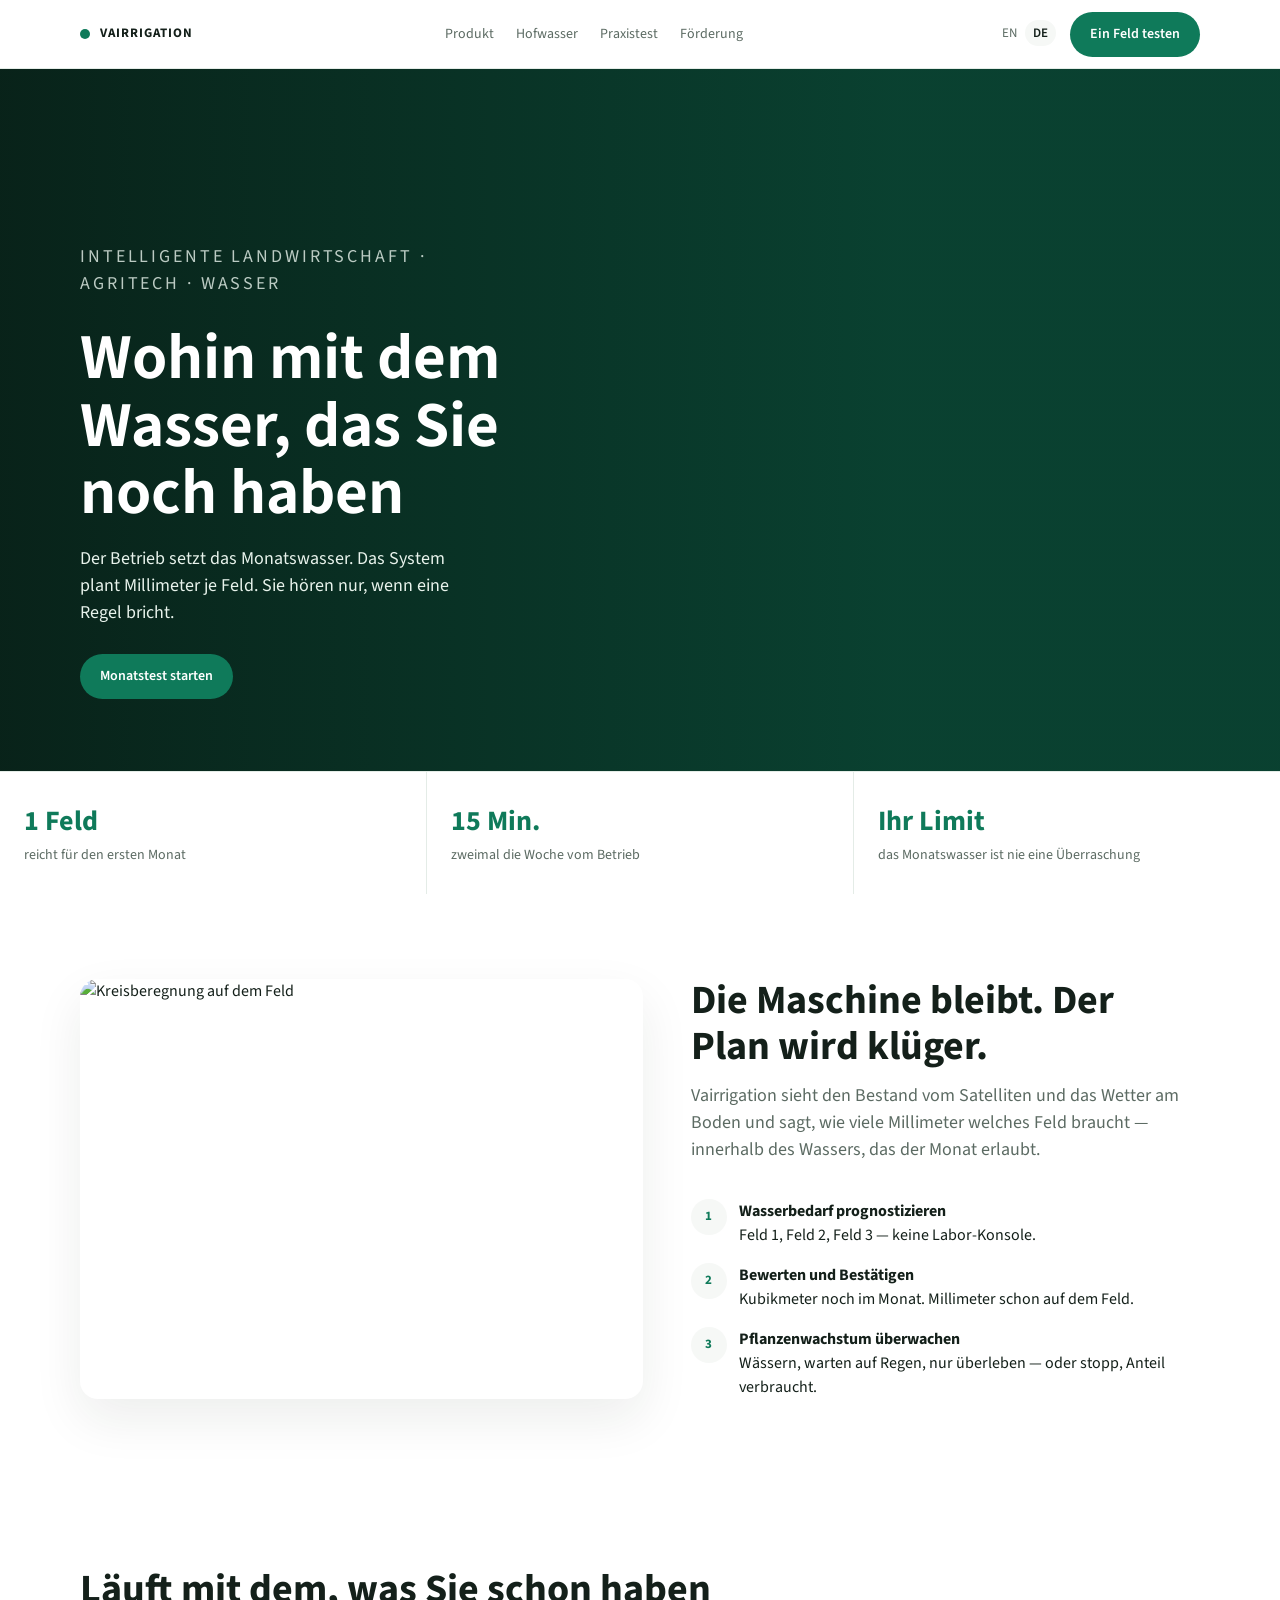
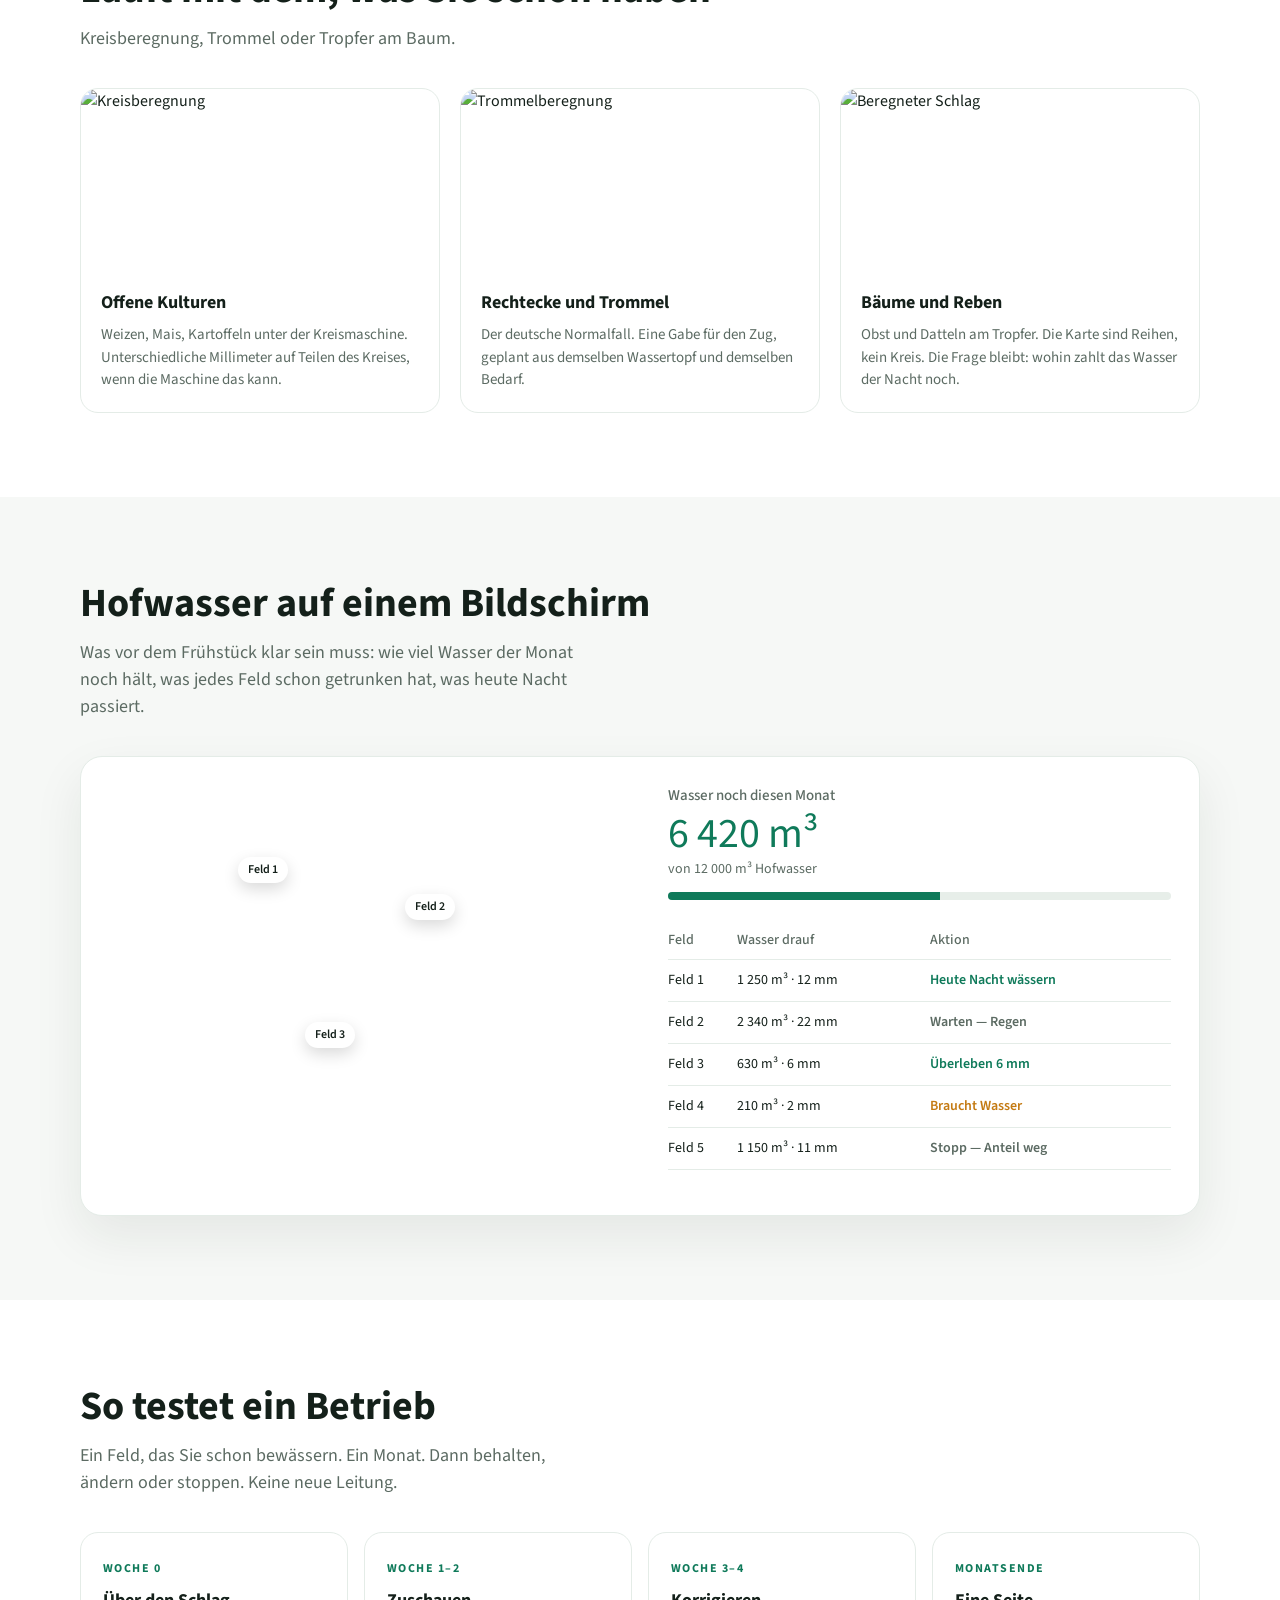
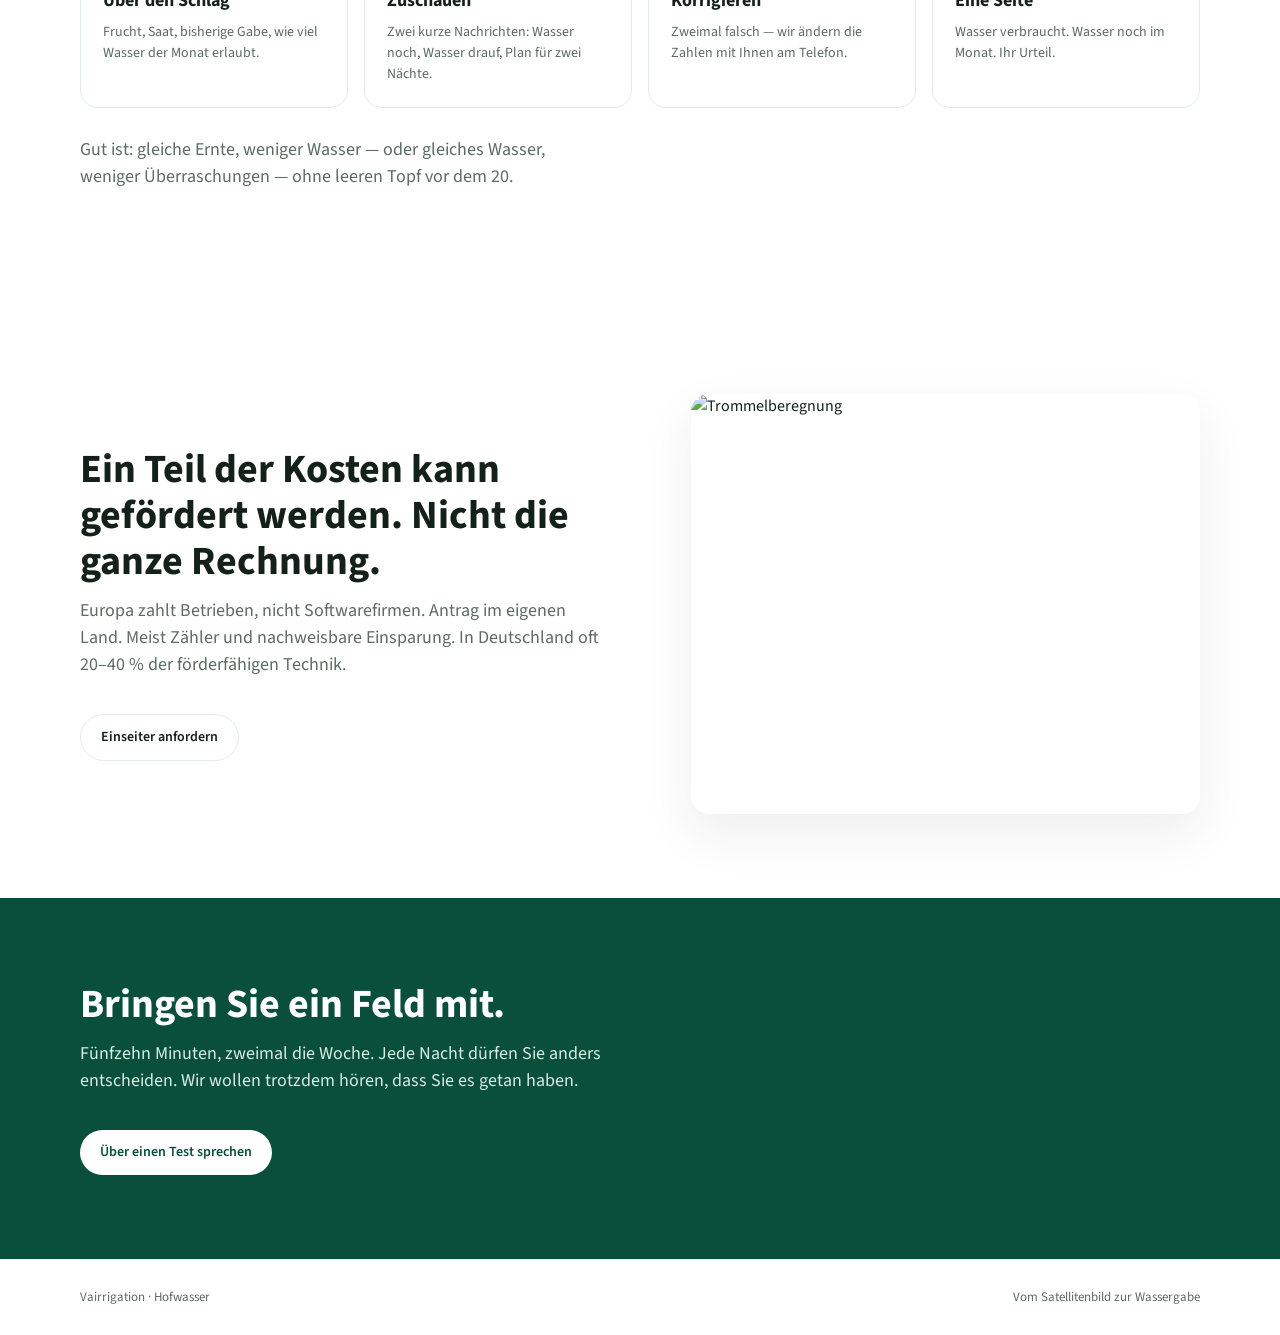
==== de.html @ 5b52a4b7 "Add files via upload" ====
<!DOCTYPE html>
<html lang="de">
<head>
  <meta charset="utf-8" />
  <meta name="viewport" content="width=device-width, initial-scale=1" />
  <title>Vairrigation — Wasser dorthin, wo die Kultur noch trägt</title>
  <link rel="preconnect" href="https://fonts.googleapis.com" />
  <link href="https://fonts.googleapis.com/css2?family=Source+Sans+3:wght@400;500;600;700&display=swap" rel="stylesheet" />
  <link rel="stylesheet" href="styles.css" />
</head>
<body>
  <nav>
    <div class="wrap">
      <a class="brand" href="#top"><i></i> VAIRRIGATION</a>
      <ul>
        <li><a href="#product">Produkt</a></li>
        <li><a href="#water">Hofwasser</a></li>
        <li><a href="#trial">Praxistest</a></li>
        <li><a href="#grants">Förderung</a></li>
      </ul>
      <div class="nav-right">
        <div class="lang"><a href="index.html">EN</a><a class="on" href="de.html">DE</a></div>
        <a class="btn" href="#trial">Ein Feld testen</a>
      </div>
    </div>
  </nav>

  <header class="hero" id="top">
    <div class="hero-bg" aria-hidden="true">
      <div class="hero-slide s1"></div>
      <div class="hero-slide s2"></div>
      <div class="hero-slide s3"></div>
    </div>
    <div class="wrap">
      <p class="kicker">Intelligente Landwirtschaft · Agritech · Wasser</p>
      <h1>Wohin mit dem Wasser, das Sie noch haben</h1>
      <p>Der Betrieb setzt das Monatswasser. Das System plant Millimeter je Feld. Sie hören nur, wenn eine Regel bricht.</p>
      <div class="hero-actions">
        <a class="btn" href="#trial">Monatstest starten</a>
      </div>
    </div>
  </header>

  <div class="stats">
    <div class="wrap" style="display:contents">
      <div><strong>1 Feld</strong><span>reicht für den ersten Monat</span></div>
      <div><strong>15 Min.</strong><span>zweimal die Woche vom Betrieb</span></div>
      <div><strong>Ihr Limit</strong><span>das Monatswasser ist nie eine Überraschung</span></div>
    </div>
  </div>

  <section id="product">
    <div class="wrap split">
      <img src="images/uNB9n.jpg" alt="Kreisberegnung auf dem Feld" />
      <div>
        <h2>Die Maschine bleibt. Der Plan wird klüger.</h2>
        <p class="lede">Vairrigation sieht den Bestand vom Satelliten und das Wetter am Boden und sagt, wie viele Millimeter welches Feld braucht — innerhalb des Wassers, das der Monat erlaubt.</p>
        <ul class="list">
          <li><span class="num">1</span><div><strong>Wasserbedarf prognostizieren</strong><br />Feld 1, Feld 2, Feld 3 — keine Labor-Konsole.</div></li>
          <li><span class="num">2</span><div><strong>Bewerten und Bestätigen</strong><br />Kubikmeter noch im Monat. Millimeter schon auf dem Feld.</div></li>
          <li><span class="num">3</span><div><strong>Pflanzenwachstum überwachen</strong><br />Wässern, warten auf Regen, nur überleben — oder stopp, Anteil verbraucht.</div></li>
        </ul>
      </div>
    </div>
  </section>

  <section>
    <div class="wrap">
      <h2>Läuft mit dem, was Sie schon haben</h2>
      <p class="lede">Kreisberegnung, Trommel oder Tropfer am Baum.</p>
      <div class="cards">
        <article class="card">
          <img src="images/rwv1X.jpg" alt="Kreisberegnung" />
          <div>
            <h3>Offene Kulturen</h3>
            <p>Weizen, Mais, Kartoffeln unter der Kreismaschine. Unterschiedliche Millimeter auf Teilen des Kreises, wenn die Maschine das kann.</p>
          </div>
        </article>
        <article class="card">
          <img src="images/AExFt.jpg" alt="Trommelberegnung" />
          <div>
            <h3>Rechtecke und Trommel</h3>
            <p>Der deutsche Normalfall. Eine Gabe für den Zug, geplant aus demselben Wassertopf und demselben Bedarf.</p>
          </div>
        </article>
        <article class="card">
          <img src="images/iKPam.jpg" alt="Beregneter Schlag" />
          <div>
            <h3>Bäume und Reben</h3>
            <p>Obst und Datteln am Tropfer. Die Karte sind Reihen, kein Kreis. Die Frage bleibt: wohin zahlt das Wasser der Nacht noch.</p>
          </div>
        </article>
      </div>
    </div>
  </section>

  <section class="dash" id="water">
    <div class="wrap">
      <h2>Hofwasser auf einem Bildschirm</h2>
      <p class="lede">Was vor dem Frühstück klar sein muss: wie viel Wasser der Monat noch hält, was jedes Feld schon getrunken hat, was heute Nacht passiert.</p>
      <div class="dash-frame">
        <div class="dash-map">
          <span class="pin" style="top:22%;left:28%">Feld 1</span>
          <span class="pin" style="top:30%;left:58%">Feld 2</span>
          <span class="pin" style="top:58%;left:40%">Feld 3</span>
        </div>
        <div class="dash-side">
          <h3>Wasser noch diesen Monat</h3>
          <div class="big">6 420 m³</div>
          <p style="color:var(--muted);font-size:14px">von 12 000 m³ Hofwasser</p>
          <div class="bar"><span></span></div>
          <table>
            <thead>
              <tr><th>Feld</th><th>Wasser drauf</th><th>Aktion</th></tr>
            </thead>
            <tbody>
              <tr><td>Feld 1</td><td>1 250 m³ · 12 mm</td><td class="tag go">Heute Nacht wässern</td></tr>
              <tr><td>Feld 2</td><td>2 340 m³ · 22 mm</td><td class="tag wait">Warten — Regen</td></tr>
              <tr><td>Feld 3</td><td>630 m³ · 6 mm</td><td class="tag go">Überleben 6 mm</td></tr>
              <tr><td>Feld 4</td><td>210 m³ · 2 mm</td><td class="tag alert">Braucht Wasser</td></tr>
              <tr><td>Feld 5</td><td>1 150 m³ · 11 mm</td><td class="tag wait">Stopp — Anteil weg</td></tr>
            </tbody>
          </table>
        </div>
      </div>
    </div>
  </section>

  <section id="trial">
    <div class="wrap">
      <h2>So testet ein Betrieb</h2>
      <p class="lede">Ein Feld, das Sie schon bewässern. Ein Monat. Dann behalten, ändern oder stoppen. Keine neue Leitung.</p>
      <div class="steps">
        <div class="step"><span>Woche 0</span><h3>Über den Schlag</h3><p>Frucht, Saat, bisherige Gabe, wie viel Wasser der Monat erlaubt.</p></div>
        <div class="step"><span>Woche 1–2</span><h3>Zuschauen</h3><p>Zwei kurze Nachrichten: Wasser noch, Wasser drauf, Plan für zwei Nächte.</p></div>
        <div class="step"><span>Woche 3–4</span><h3>Korrigieren</h3><p>Zweimal falsch — wir ändern die Zahlen mit Ihnen am Telefon.</p></div>
        <div class="step"><span>Monatsende</span><h3>Eine Seite</h3><p>Wasser verbraucht. Wasser noch im Monat. Ihr Urteil.</p></div>
      </div>
      <p class="lede" style="margin-top:28px">Gut ist: gleiche Ernte, weniger Wasser — oder gleiches Wasser, weniger Überraschungen — ohne leeren Topf vor dem 20.</p>
    </div>
  </section>

  <section id="grants">
    <div class="wrap split">
      <div>
        <h2>Ein Teil der Kosten kann gefördert werden. Nicht die ganze Rechnung.</h2>
        <p class="lede">Europa zahlt Betrieben, nicht Softwarefirmen. Antrag im eigenen Land. Meist Zähler und nachweisbare Einsparung. In Deutschland oft 20–40 % der förderfähigen Technik.</p>
        <a class="btn ghost" href="mailto:hello@vairrigation.com">Einseiter anfordern</a>
      </div>
      <img src="images/AExFt.jpg" alt="Trommelberegnung" />
    </div>
  </section>

  <section class="cta">
    <div class="wrap">
      <h2>Bringen Sie ein Feld mit.</h2>
      <p class="lede">Fünfzehn Minuten, zweimal die Woche. Jede Nacht dürfen Sie anders entscheiden. Wir wollen trotzdem hören, dass Sie es getan haben.</p>
      <a class="btn" href="mailto:hello@vairrigation.com">Über einen Test sprechen</a>
    </div>
  </section>

  <div class="wrap">
    <footer>
      <span>Vairrigation · Hofwasser</span>
      <span>Vom Satellitenbild zur Wassergabe</span>
    </footer>
  </div>
</body>
</html>
---- styles.css ----
:root {
  --green: #0f7a5a;
  --green-dark: #0a4f3b;
  --ink: #14201a;
  --muted: #5c6b63;
  --line: #e4ece7;
  --paper: #f6f8f6;
  --white: #ffffff;
  --amber: #c47a12;
  --radius: 18px;
  --shadow: 0 20px 50px rgba(20, 32, 26, 0.08);
  --max: 1120px;
}
* { box-sizing: border-box; margin: 0; padding: 0; }
html { scroll-behavior: smooth; }
body {
  font-family: "Source Sans 3", "Segoe UI", sans-serif;
  color: var(--ink);
  background: var(--white);
  line-height: 1.5;
}
img { max-width: 100%; display: block; }
a { color: inherit; text-decoration: none; }
.wrap { width: min(var(--max), calc(100% - 40px)); margin: 0 auto; }

nav {
  position: sticky; top: 0; z-index: 20;
  background: rgba(255,255,255,0.92);
  backdrop-filter: blur(12px);
  border-bottom: 1px solid var(--line);
}
nav .wrap { display: flex; align-items: center; justify-content: space-between; height: 68px; gap: 16px; }
.brand { display: flex; align-items: center; gap: 10px; font-weight: 700; letter-spacing: 0.08em; font-size: 13px; }
.brand i { width: 10px; height: 10px; background: var(--green); border-radius: 50%; display: inline-block; }
nav ul { display: flex; gap: 22px; list-style: none; font-size: 14px; color: var(--muted); }
nav ul a:hover { color: var(--ink); }
.nav-right { display: flex; align-items: center; gap: 14px; }
.lang { font-size: 13px; color: var(--muted); }
.lang a { padding: 4px 8px; border-radius: 999px; }
.lang a.on { background: var(--paper); color: var(--ink); font-weight: 600; }
.btn {
  display: inline-flex; align-items: center; justify-content: center;
  background: var(--green); color: white; border: 0;
  padding: 12px 20px; border-radius: 999px; font-weight: 600; font-size: 14px;
}
.btn.ghost { background: transparent; color: var(--ink); border: 1px solid var(--line); }
.btn:hover { background: var(--green-dark); color: white; }

.hero {
  position: relative; min-height: 78vh;
  display: grid; align-items: end;
  color: white;
  background: #0a4f3b;
  overflow: hidden;
}
.hero-bg {
  position: absolute; inset: 0;
  pointer-events: none;
}
.hero-slide {
  position: absolute; inset: -8%;
  background-position: center;
  background-size: cover;
  background-repeat: no-repeat;
  opacity: 0;
  animation: heroFade 36s ease-in-out infinite, heroDrift 36s ease-in-out infinite;
}
.hero-slide.s1 {
  background-image: url("images/hero1-web.jpg");
  animation-delay: 0s, 0s;
}
.hero-slide.s2 {
  background-image: url("images/hero2-web.jpg");
  animation-delay: 12s, 12s;
}
.hero-slide.s3 {
  background-image: url("images/hero3-web.jpg");
  animation-delay: 24s, 24s;
}
@keyframes heroFade {
  0% { opacity: 0; }
  8% { opacity: 1; }
  30% { opacity: 1; }
  38% { opacity: 0; }
  100% { opacity: 0; }
}
@keyframes heroDrift {
  0% { transform: scale(1.08) translate(0, 0); }
  50% { transform: scale(1.12) translate(-1.5%, -1%); }
  100% { transform: scale(1.08) translate(0, 0); }
}
.hero::before {
  content: ""; position: absolute; inset: 0;
  background: linear-gradient(90deg, rgba(8,22,16,0.78) 0%, rgba(8,22,16,0.25) 70%);
  z-index: 1;
}
.hero .wrap { position: relative; z-index: 2; padding: 80px 0 72px; }
@media (prefers-reduced-motion: reduce) {
  .hero-slide { animation: none; opacity: 0; transform: none; }
  .hero-slide.s1 { opacity: 1; }
}
.kicker { letter-spacing: 0.16em; text-transform: uppercase; font-size: 12px; opacity: 0.8; margin-bottom: 16px; }
.hero h1 { font-size: clamp(36px, 6vw, 64px); line-height: 1.05; max-width: 14ch; font-weight: 650; }
.hero p { max-width: 42ch; margin: 18px 0 28px; font-size: 18px; color: #e8f3ec; }
.hero-actions { display: flex; gap: 12px; flex-wrap: wrap; }

.stats {
  display: grid; grid-template-columns: repeat(3, 1fr);
  gap: 1px; background: var(--line);
  border-top: 1px solid var(--line);
}
.stats div { background: white; padding: 28px 24px; }
.stats strong { display: block; font-size: 28px; color: var(--green); }
.stats span { color: var(--muted); font-size: 14px; }

section { padding: 84px 0; }
h2 { font-size: clamp(28px, 4vw, 40px); line-height: 1.15; margin-bottom: 12px; }
.lede { color: var(--muted); max-width: 58ch; margin-bottom: 36px; font-size: 18px; }

.split { display: grid; grid-template-columns: 1.05fr 0.95fr; gap: 48px; align-items: center; }
.split img { border-radius: var(--radius); box-shadow: var(--shadow); height: 420px; width: 100%; object-fit: cover; }
.list { list-style: none; display: grid; gap: 16px; }
.list li { display: grid; grid-template-columns: 36px 1fr; gap: 12px; }
.num {
  width: 36px; height: 36px; border-radius: 50%;
  background: var(--paper); color: var(--green); display: grid; place-items: center; font-weight: 700; font-size: 13px;
}

.cards { display: grid; grid-template-columns: repeat(3, 1fr); gap: 20px; }
.card { border: 1px solid var(--line); border-radius: var(--radius); overflow: hidden; background: white; }
.card img { height: 180px; width: 100%; object-fit: cover; }
.card div { padding: 20px; }
.card h3 { margin-bottom: 8px; font-size: 18px; }
.card p { color: var(--muted); font-size: 15px; }

.dash {
  background: var(--paper);
}
.dash-frame {
  background: white; border-radius: 22px; box-shadow: var(--shadow);
  display: grid; grid-template-columns: 1fr 1fr; min-height: 460px; overflow: hidden;
  border: 1px solid var(--line);
}
.dash-map {
  background: url("images/ijAnb.jpg") center/cover no-repeat; position: relative; min-height: 360px;
}
.pin {
  position: absolute; background: white; border-radius: 999px; padding: 4px 10px;
  font-size: 12px; font-weight: 600; box-shadow: 0 6px 16px rgba(0,0,0,0.15);
}
.dash-side { padding: 28px; }
.dash-side h3 { font-size: 15px; color: var(--muted); font-weight: 500; }
.big { font-size: 42px; color: var(--green); line-height: 1; margin: 6px 0 4px; }
.bar { height: 8px; background: #e7eee9; border-radius: 99px; margin: 12px 0 22px; overflow: hidden; }
.bar span { display: block; height: 100%; width: 54%; background: var(--green); }
table { width: 100%; border-collapse: collapse; font-size: 14px; }
th { text-align: left; color: var(--muted); font-weight: 500; padding: 8px 0; border-bottom: 1px solid var(--line); }
td { padding: 10px 0; border-bottom: 1px solid var(--line); }
.tag { font-weight: 600; }
.tag.go { color: var(--green); }
.tag.wait { color: var(--muted); }
.tag.alert { color: var(--amber); }

.steps { display: grid; grid-template-columns: repeat(4, 1fr); gap: 16px; }
.step { background: white; border: 1px solid var(--line); border-radius: var(--radius); padding: 22px; }
.step span { color: var(--green); font-size: 12px; letter-spacing: 0.12em; text-transform: uppercase; font-weight: 700; }
.step h3 { margin: 8px 0; font-size: 18px; }
.step p { color: var(--muted); font-size: 14px; }

.cta {
  background: var(--green-dark); color: white;
}
.cta h2 { color: white; }
.cta p { color: #d7ece3; }
.cta .btn { background: white; color: var(--green-dark); }

footer {
  padding: 28px 0; border-top: 1px solid var(--line);
  display: flex; justify-content: space-between; color: var(--muted); font-size: 13px;
}

@media (max-width: 900px) {
  nav ul { display: none; }
  .split, .cards, .dash-frame, .steps, .stats { grid-template-columns: 1fr; }
  .hero { min-height: 70vh; }
}
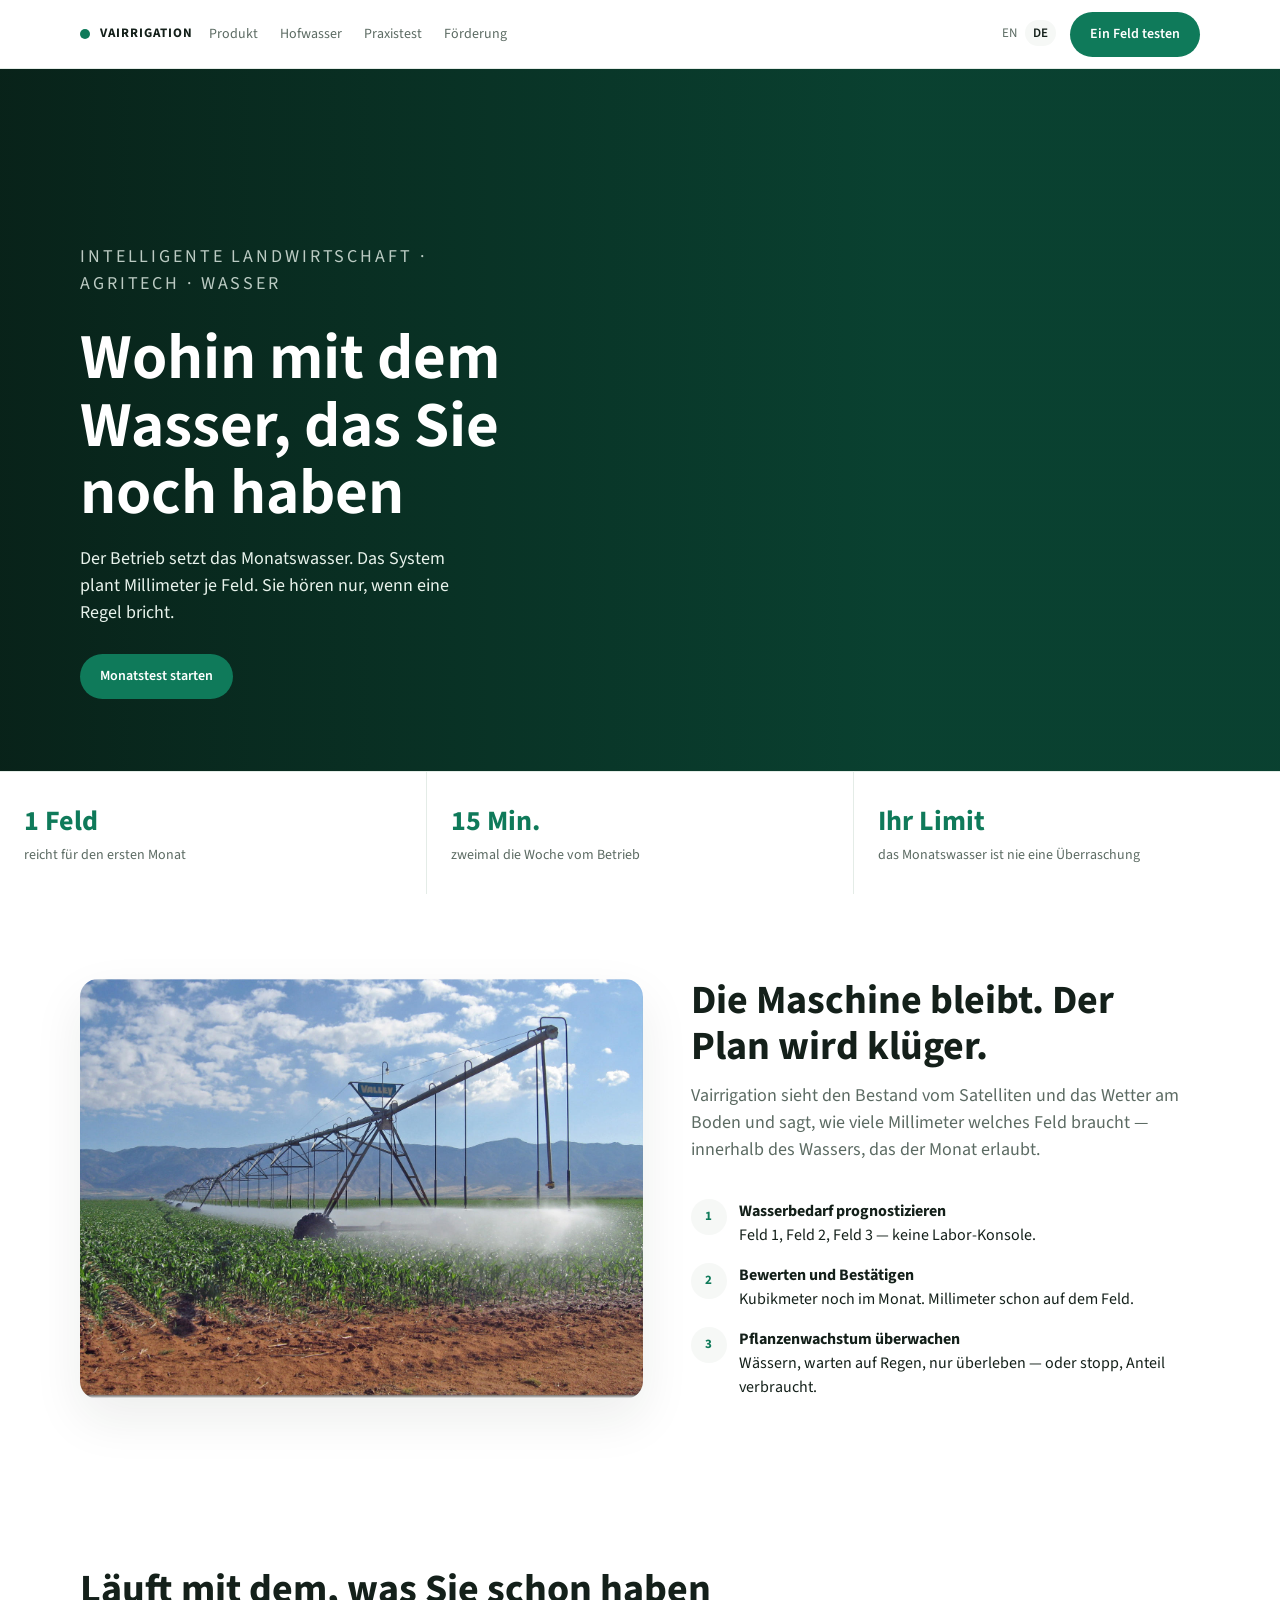
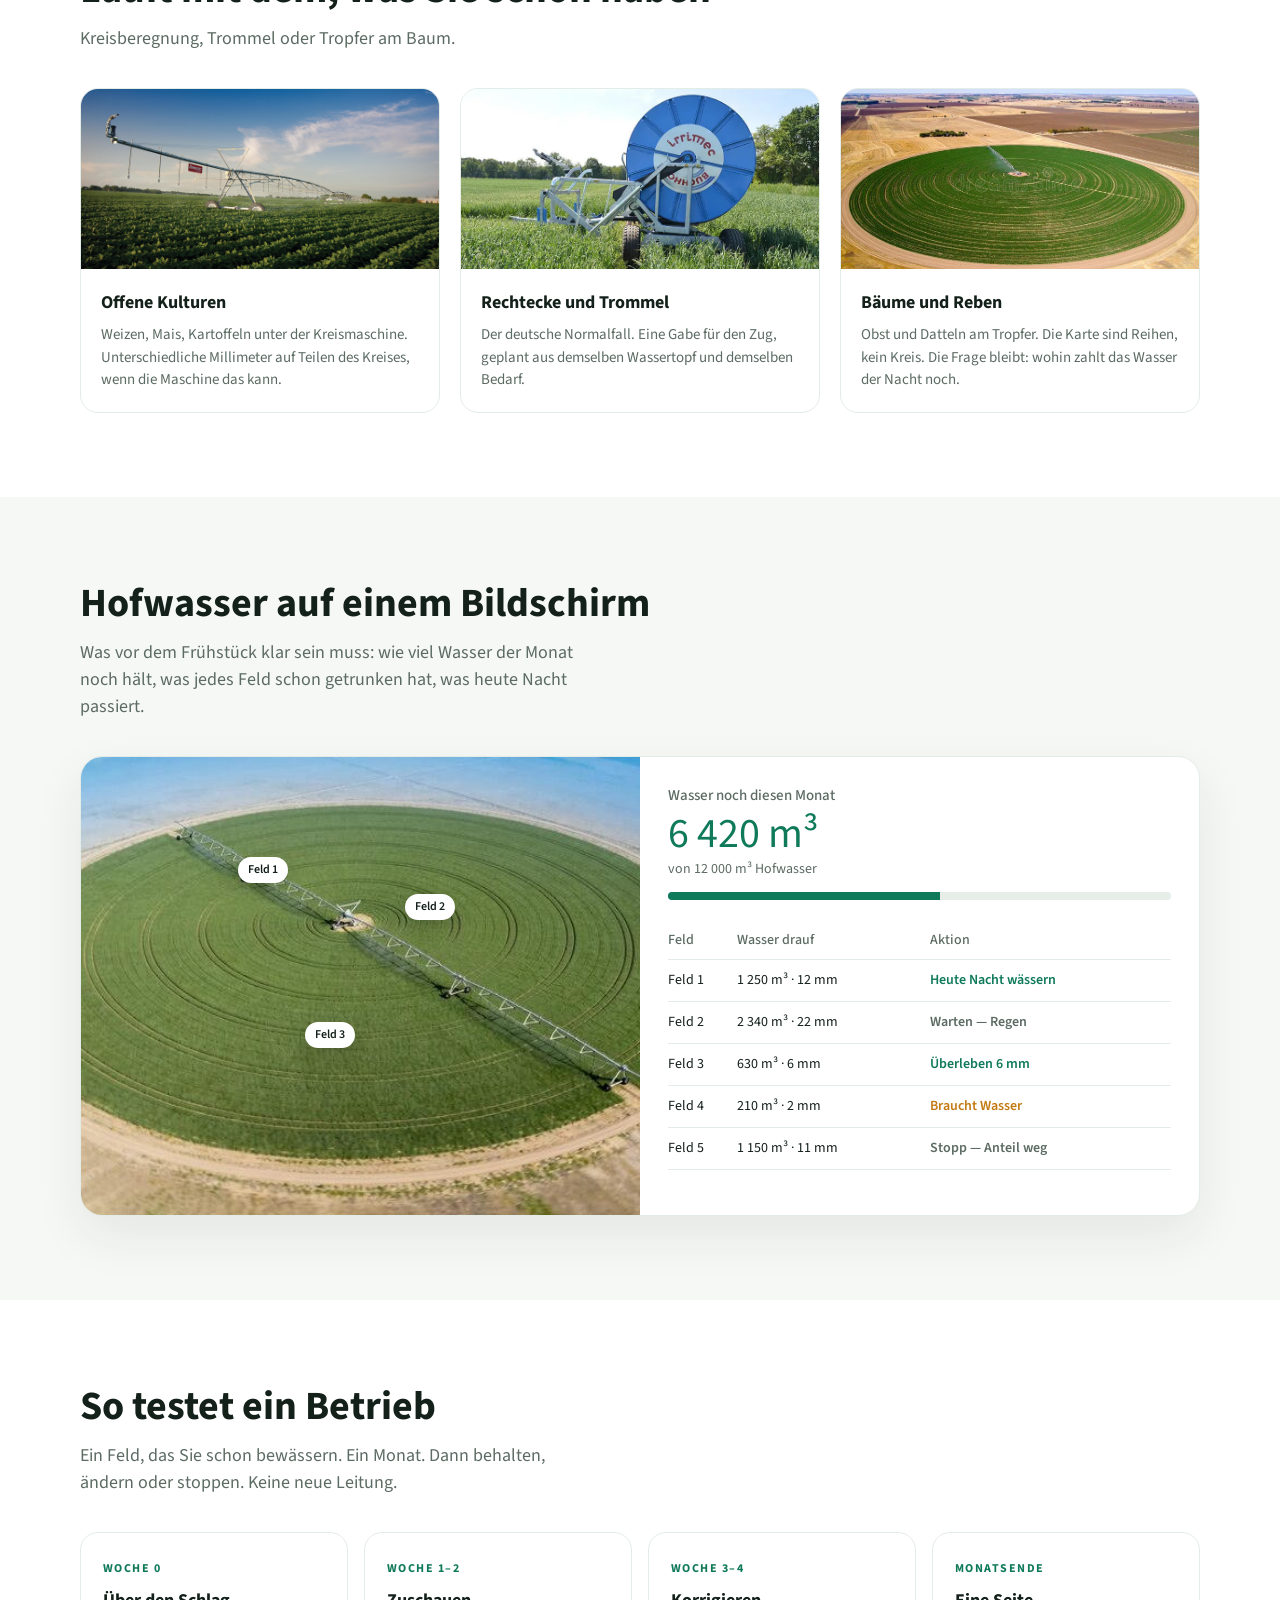
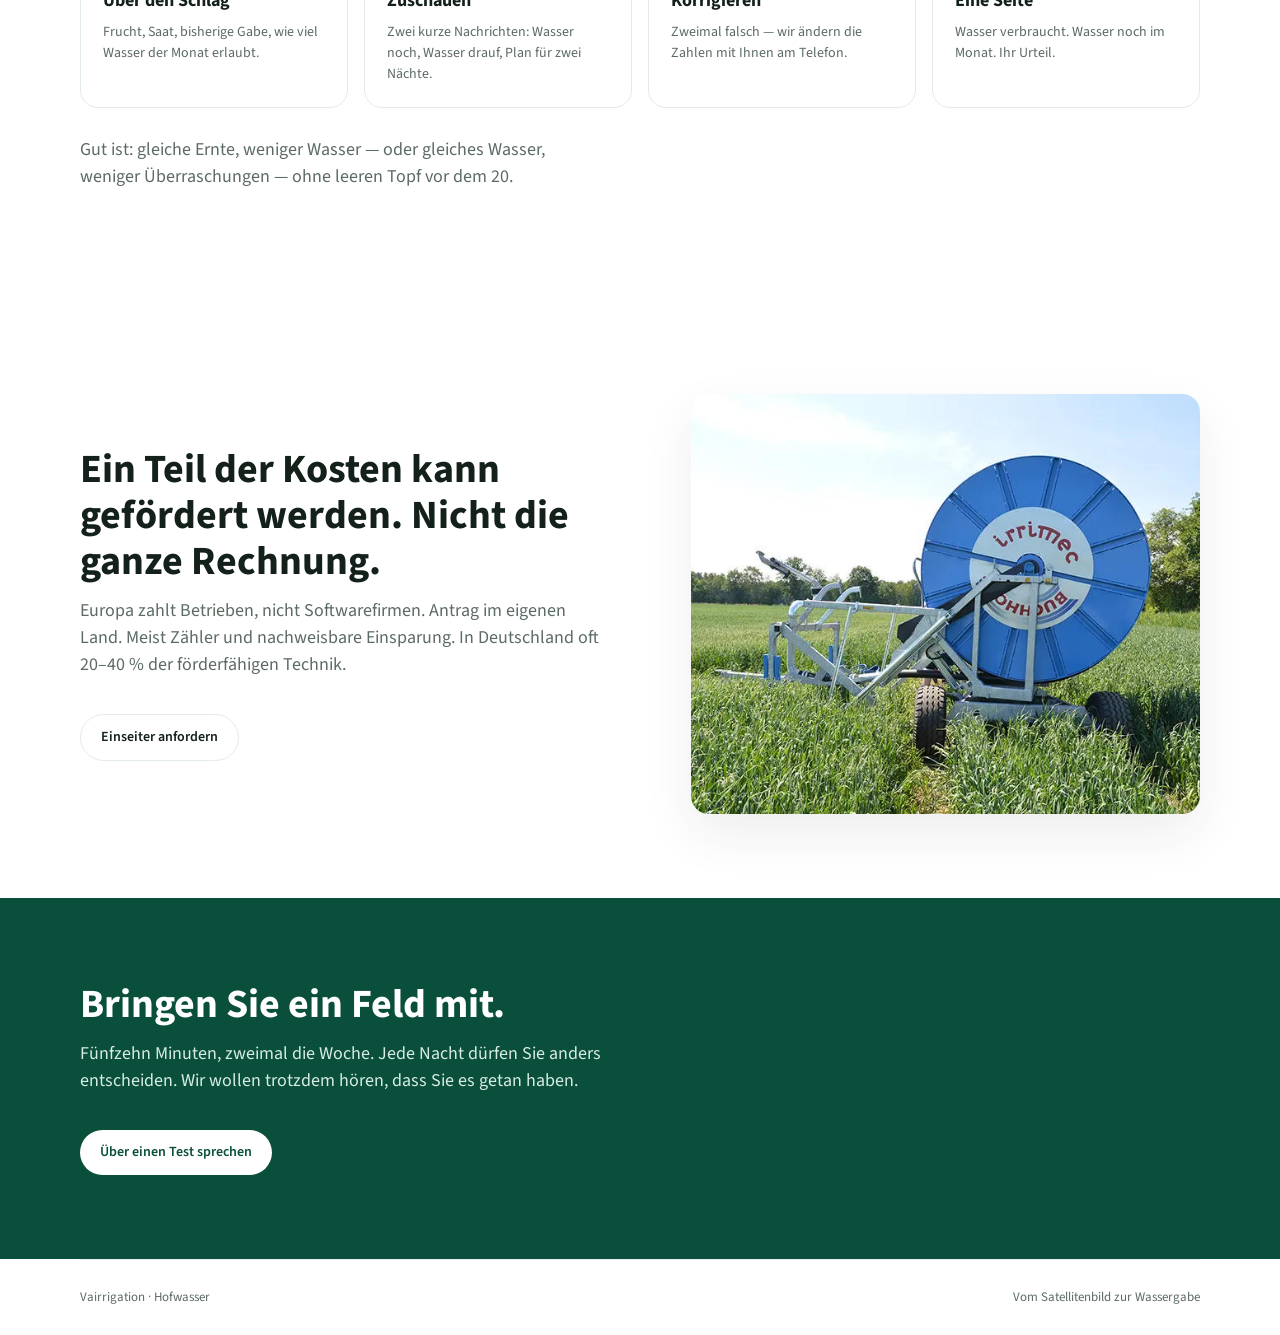
==== commit 73f2dd5d: "Add accessible mobile navigation and focus improvements Co-authored-by: rwx-777 <26744048+rwx-777@us" ====
--- a/de.html
+++ b/de.html
@@ -9,22 +9,26 @@
   <link rel="stylesheet" href="styles.css" />
 </head>
 <body>
-  <nav>
+  <nav aria-label="Hauptnavigation">
     <div class="wrap">
-      <a class="brand" href="#top"><i></i> VAIRRIGATION</a>
-      <ul>
-        <li><a href="#product">Produkt</a></li>
-        <li><a href="#water">Hofwasser</a></li>
-        <li><a href="#trial">Praxistest</a></li>
-        <li><a href="#grants">Förderung</a></li>
-      </ul>
-      <div class="nav-right">
-        <div class="lang"><a href="index.html">EN</a><a class="on" href="de.html">DE</a></div>
-        <a class="btn" href="#trial">Ein Feld testen</a>
+      <a class="brand" href="#top"><i aria-hidden="true"></i> VAIRRIGATION</a>
+      <button class="menu-toggle" type="button" aria-label="Navigationsmenü umschalten" aria-expanded="false" aria-controls="primary-navigation">Menü</button>
+      <div class="nav-menu" id="primary-navigation">
+        <ul>
+          <li><a href="#product">Produkt</a></li>
+          <li><a href="#water">Hofwasser</a></li>
+          <li><a href="#trial">Praxistest</a></li>
+          <li><a href="#grants">Förderung</a></li>
+        </ul>
+        <div class="nav-right">
+          <div class="lang"><a href="index.html">EN</a><a class="on" href="de.html">DE</a></div>
+          <a class="btn" href="#trial">Ein Feld testen</a>
+        </div>
       </div>
     </div>
   </nav>
 
+  <main>
   <header class="hero" id="top">
     <div class="hero-bg" aria-hidden="true">
       <div class="hero-slide s1"></div>
@@ -109,18 +113,20 @@
           <div class="big">6 420 m³</div>
           <p style="color:var(--muted);font-size:14px">von 12 000 m³ Hofwasser</p>
           <div class="bar"><span></span></div>
-          <table>
-            <thead>
-              <tr><th>Feld</th><th>Wasser drauf</th><th>Aktion</th></tr>
-            </thead>
-            <tbody>
-              <tr><td>Feld 1</td><td>1 250 m³ · 12 mm</td><td class="tag go">Heute Nacht wässern</td></tr>
-              <tr><td>Feld 2</td><td>2 340 m³ · 22 mm</td><td class="tag wait">Warten — Regen</td></tr>
-              <tr><td>Feld 3</td><td>630 m³ · 6 mm</td><td class="tag go">Überleben 6 mm</td></tr>
-              <tr><td>Feld 4</td><td>210 m³ · 2 mm</td><td class="tag alert">Braucht Wasser</td></tr>
-              <tr><td>Feld 5</td><td>1 150 m³ · 11 mm</td><td class="tag wait">Stopp — Anteil weg</td></tr>
-            </tbody>
-          </table>
+          <div class="table-wrap">
+            <table>
+              <thead>
+                <tr><th>Feld</th><th>Wasser drauf</th><th>Aktion</th></tr>
+              </thead>
+              <tbody>
+                <tr><td>Feld 1</td><td>1 250 m³ · 12 mm</td><td class="tag go">Heute Nacht wässern</td></tr>
+                <tr><td>Feld 2</td><td>2 340 m³ · 22 mm</td><td class="tag wait">Warten — Regen</td></tr>
+                <tr><td>Feld 3</td><td>630 m³ · 6 mm</td><td class="tag go">Überleben 6 mm</td></tr>
+                <tr><td>Feld 4</td><td>210 m³ · 2 mm</td><td class="tag alert">Braucht Wasser</td></tr>
+                <tr><td>Feld 5</td><td>1 150 m³ · 11 mm</td><td class="tag wait">Stopp — Anteil weg</td></tr>
+              </tbody>
+            </table>
+          </div>
         </div>
       </div>
     </div>
@@ -158,6 +164,7 @@
       <a class="btn" href="mailto:hello@vairrigation.com">Über einen Test sprechen</a>
     </div>
   </section>
+  </main>
 
   <div class="wrap">
     <footer>
@@ -165,5 +172,6 @@
       <span>Vom Satellitenbild zur Wassergabe</span>
     </footer>
   </div>
+  <script src="nav.js"></script>
 </body>
 </html>
--- a/styles.css
+++ b/styles.css
@@ -32,6 +32,25 @@
 nav .wrap { display: flex; align-items: center; justify-content: space-between; height: 68px; gap: 16px; }
 .brand { display: flex; align-items: center; gap: 10px; font-weight: 700; letter-spacing: 0.08em; font-size: 13px; }
 .brand i { width: 10px; height: 10px; background: var(--green); border-radius: 50%; display: inline-block; }
+.menu-toggle {
+  display: none;
+  align-items: center;
+  justify-content: center;
+  border: 1px solid var(--line);
+  border-radius: 999px;
+  background: var(--white);
+  color: var(--ink);
+  font-size: 14px;
+  font-weight: 600;
+  padding: 8px 14px;
+}
+.nav-menu {
+  display: flex;
+  align-items: center;
+  justify-content: space-between;
+  flex: 1;
+  gap: 16px;
+}
 nav ul { display: flex; gap: 22px; list-style: none; font-size: 14px; color: var(--muted); }
 nav ul a:hover { color: var(--ink); }
 .nav-right { display: flex; align-items: center; gap: 14px; }
@@ -45,6 +64,15 @@
 }
 .btn.ghost { background: transparent; color: var(--ink); border: 1px solid var(--line); }
 .btn:hover { background: var(--green-dark); color: white; }
+a:focus-visible,
+button:focus-visible {
+  outline: 3px solid var(--green);
+  outline-offset: 2px;
+}
+a:focus-visible {
+  text-decoration: underline;
+  text-underline-offset: 2px;
+}
 
 .hero {
   position: relative; min-height: 78vh;
@@ -154,6 +182,7 @@
 .bar { height: 8px; background: #e7eee9; border-radius: 99px; margin: 12px 0 22px; overflow: hidden; }
 .bar span { display: block; height: 100%; width: 54%; background: var(--green); }
 table { width: 100%; border-collapse: collapse; font-size: 14px; }
+.table-wrap { width: 100%; overflow-x: auto; }
 th { text-align: left; color: var(--muted); font-weight: 500; padding: 8px 0; border-bottom: 1px solid var(--line); }
 td { padding: 10px 0; border-bottom: 1px solid var(--line); }
 .tag { font-weight: 600; }
@@ -180,7 +209,34 @@
 }
 
 @media (max-width: 900px) {
-  nav ul { display: none; }
+  nav .wrap { height: auto; min-height: 68px; padding: 12px 0; align-items: flex-start; position: relative; }
+  .menu-toggle { display: inline-flex; margin-left: auto; }
+  .nav-menu {
+    display: none;
+    position: absolute;
+    top: calc(100% + 8px);
+    left: 0;
+    right: 0;
+    background: var(--white);
+    border: 1px solid var(--line);
+    border-radius: 14px;
+    box-shadow: var(--shadow);
+    padding: 14px;
+    flex-direction: column;
+    align-items: stretch;
+    gap: 14px;
+  }
+  nav.menu-open .nav-menu { display: flex; }
+  nav ul { flex-direction: column; gap: 10px; }
+  .nav-right { flex-direction: column; align-items: flex-start; gap: 12px; }
   .split, .cards, .dash-frame, .steps, .stats { grid-template-columns: 1fr; }
   .hero { min-height: 70vh; }
 }
+@media (prefers-reduced-motion: reduce) {
+  html { scroll-behavior: auto; }
+  *, *::before, *::after {
+    animation-duration: 0.01ms !important;
+    animation-iteration-count: 1 !important;
+    transition-duration: 0.01ms !important;
+  }
+}
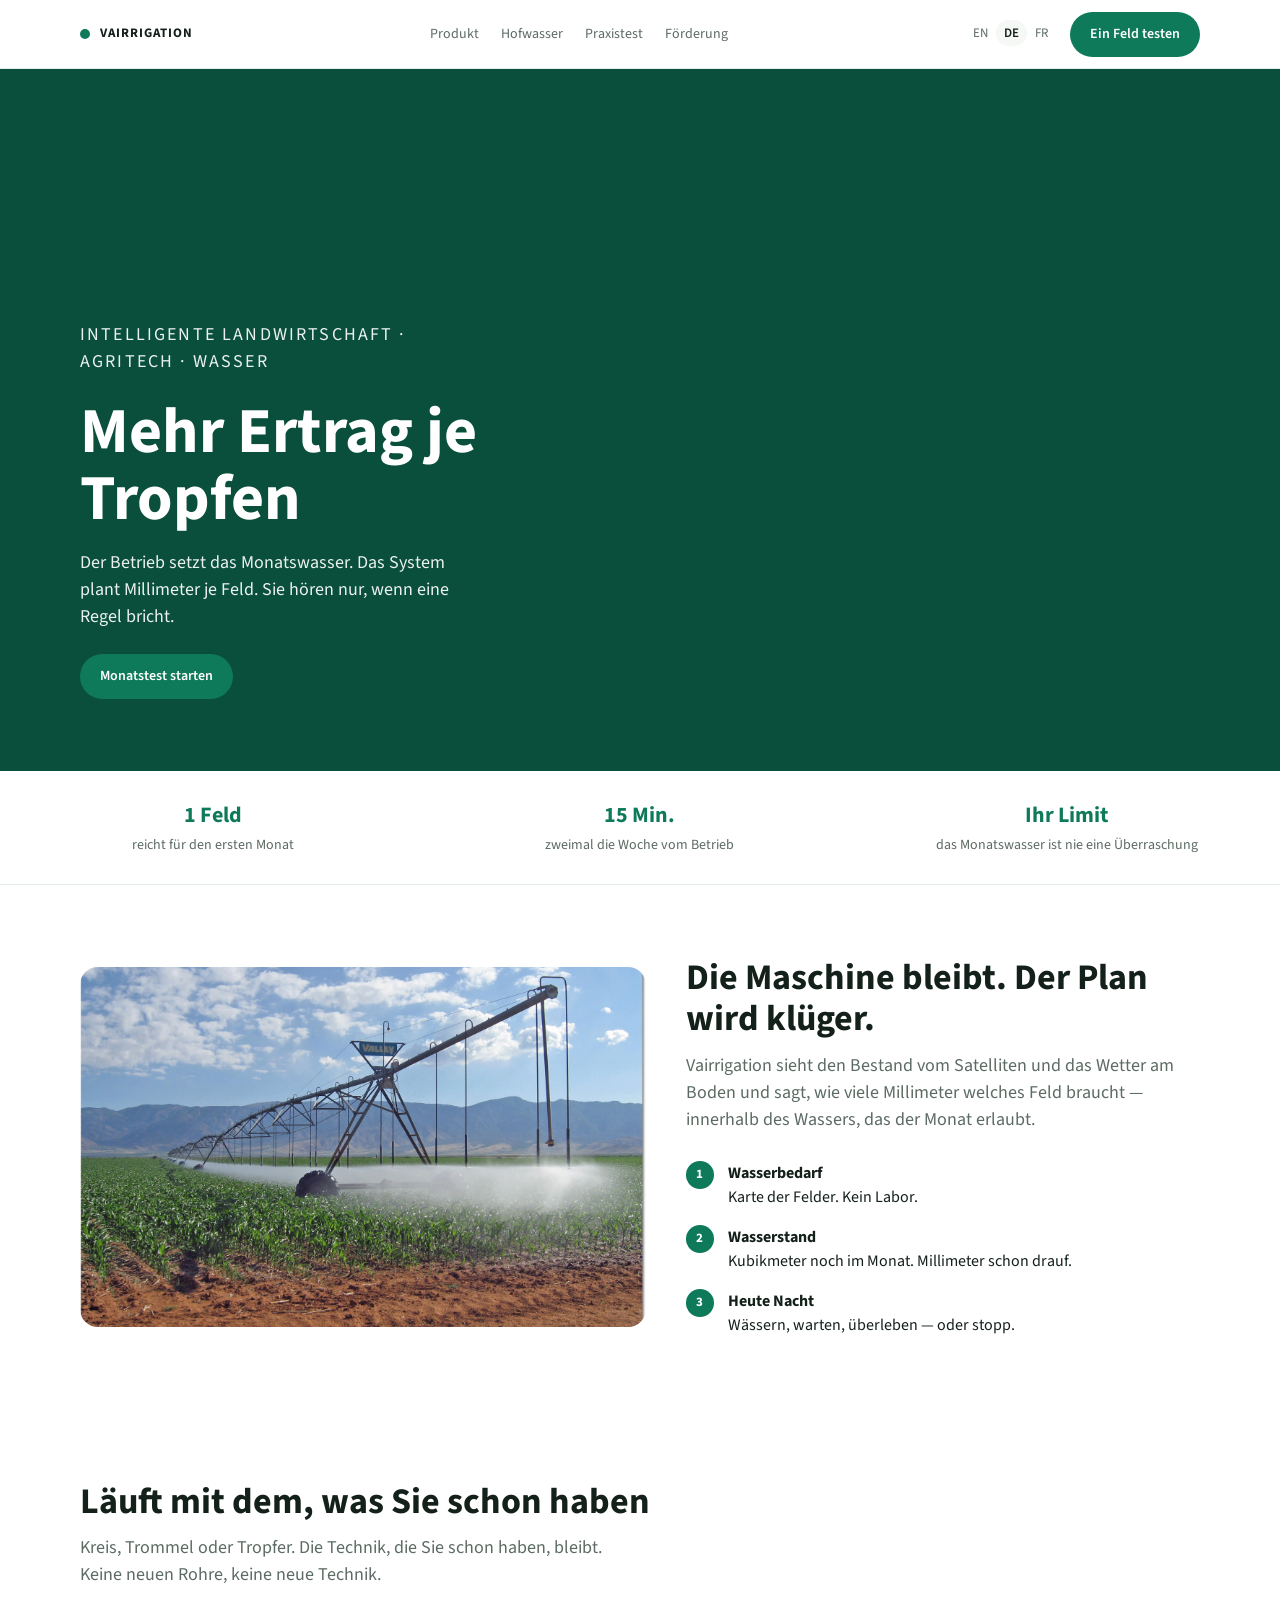
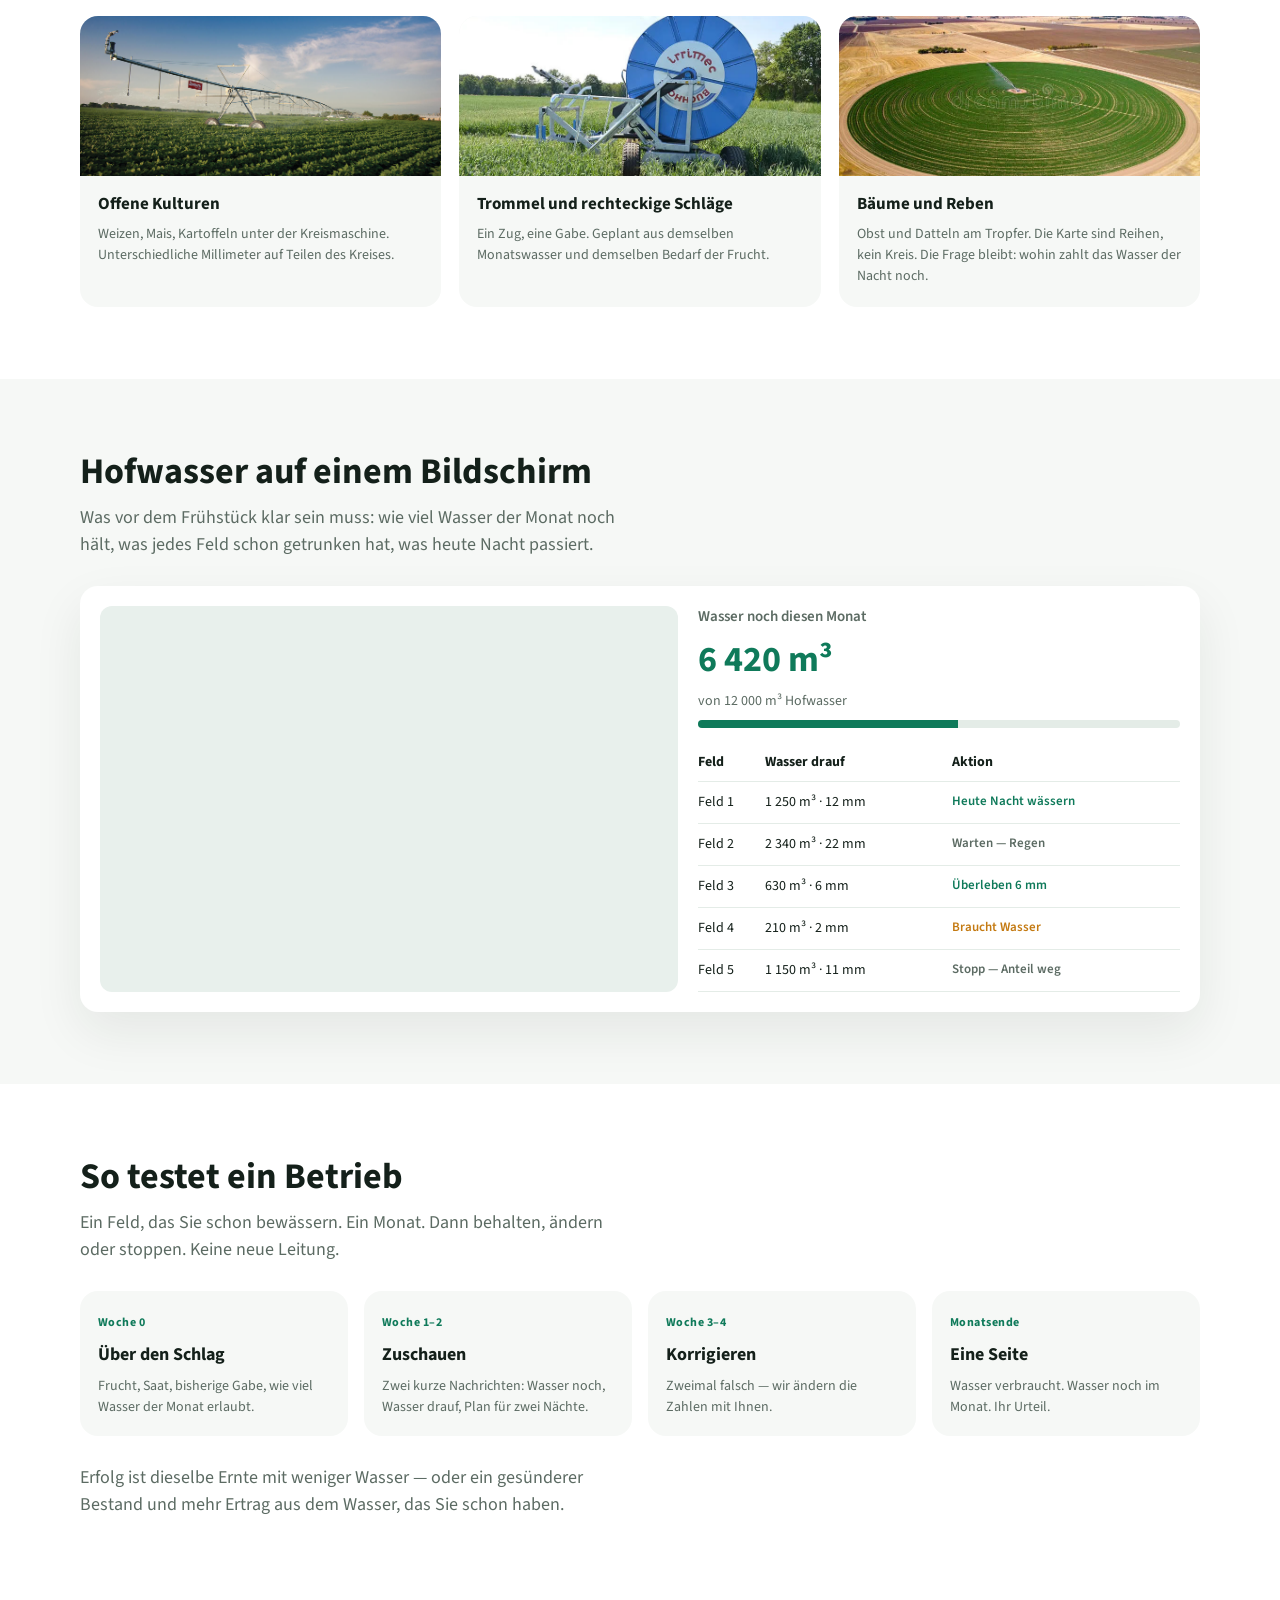
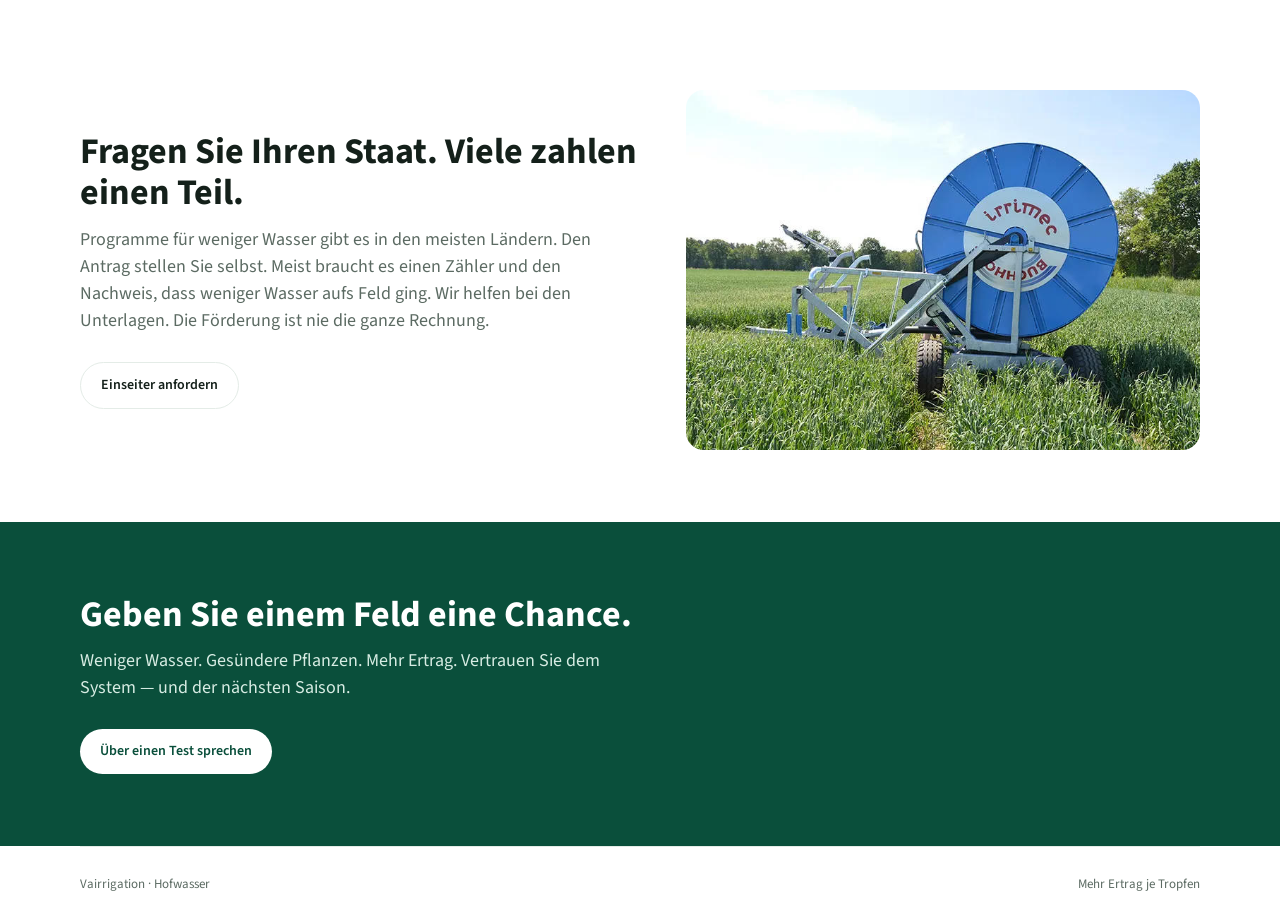
==== commit 04267775: "Update German homepage from current website build" ====
--- a/de.html
+++ b/de.html
@@ -3,32 +3,28 @@
 <head>
   <meta charset="utf-8" />
   <meta name="viewport" content="width=device-width, initial-scale=1" />
-  <title>Vairrigation — Wasser dorthin, wo die Kultur noch trägt</title>
+  <title>Vairrigation — Mehr Ertrag je Tropfen</title>
   <link rel="preconnect" href="https://fonts.googleapis.com" />
   <link href="https://fonts.googleapis.com/css2?family=Source+Sans+3:wght@400;500;600;700&display=swap" rel="stylesheet" />
   <link rel="stylesheet" href="styles.css" />
 </head>
 <body>
-  <nav aria-label="Hauptnavigation">
+  <nav>
     <div class="wrap">
-      <a class="brand" href="#top"><i aria-hidden="true"></i> VAIRRIGATION</a>
-      <button class="menu-toggle" type="button" aria-label="Navigationsmenü umschalten" aria-expanded="false" aria-controls="primary-navigation">Menü</button>
-      <div class="nav-menu" id="primary-navigation">
-        <ul>
-          <li><a href="#product">Produkt</a></li>
-          <li><a href="#water">Hofwasser</a></li>
-          <li><a href="#trial">Praxistest</a></li>
-          <li><a href="#grants">Förderung</a></li>
-        </ul>
-        <div class="nav-right">
-          <div class="lang"><a href="index.html">EN</a><a class="on" href="de.html">DE</a></div>
-          <a class="btn" href="#trial">Ein Feld testen</a>
-        </div>
+      <a class="brand" href="#top"><i></i> VAIRRIGATION</a>
+      <ul>
+        <li><a href="#product">Produkt</a></li>
+        <li><a href="#water">Hofwasser</a></li>
+        <li><a href="#trial">Praxistest</a></li>
+        <li><a href="#grants">Förderung</a></li>
+      </ul>
+      <div class="nav-right">
+        <div class="lang"><a href="index.html">EN</a><a class="on" href="de.html">DE</a><a href="fr.html">FR</a></div>
+        <a class="btn" href="#trial">Ein Feld testen</a>
       </div>
     </div>
   </nav>
 
-  <main>
   <header class="hero" id="top">
     <div class="hero-bg" aria-hidden="true">
       <div class="hero-slide s1"></div>
@@ -37,7 +33,7 @@
     </div>
     <div class="wrap">
       <p class="kicker">Intelligente Landwirtschaft · Agritech · Wasser</p>
-      <h1>Wohin mit dem Wasser, das Sie noch haben</h1>
+      <h1>Mehr Ertrag je Tropfen</h1>
       <p>Der Betrieb setzt das Monatswasser. Das System plant Millimeter je Feld. Sie hören nur, wenn eine Regel bricht.</p>
       <div class="hero-actions">
         <a class="btn" href="#trial">Monatstest starten</a>
@@ -60,9 +56,9 @@
         <h2>Die Maschine bleibt. Der Plan wird klüger.</h2>
         <p class="lede">Vairrigation sieht den Bestand vom Satelliten und das Wetter am Boden und sagt, wie viele Millimeter welches Feld braucht — innerhalb des Wassers, das der Monat erlaubt.</p>
         <ul class="list">
-          <li><span class="num">1</span><div><strong>Wasserbedarf prognostizieren</strong><br />Feld 1, Feld 2, Feld 3 — keine Labor-Konsole.</div></li>
-          <li><span class="num">2</span><div><strong>Bewerten und Bestätigen</strong><br />Kubikmeter noch im Monat. Millimeter schon auf dem Feld.</div></li>
-          <li><span class="num">3</span><div><strong>Pflanzenwachstum überwachen</strong><br />Wässern, warten auf Regen, nur überleben — oder stopp, Anteil verbraucht.</div></li>
+          <li><span class="num">1</span><div><strong>Wasserbedarf</strong><br />Karte der Felder. Kein Labor.</div></li>
+          <li><span class="num">2</span><div><strong>Wasserstand</strong><br />Kubikmeter noch im Monat. Millimeter schon drauf.</div></li>
+          <li><span class="num">3</span><div><strong>Heute Nacht</strong><br />Wässern, warten, überleben — oder stopp.</div></li>
         </ul>
       </div>
     </div>
@@ -71,20 +67,20 @@
   <section>
     <div class="wrap">
       <h2>Läuft mit dem, was Sie schon haben</h2>
-      <p class="lede">Kreisberegnung, Trommel oder Tropfer am Baum.</p>
+      <p class="lede">Kreis, Trommel oder Tropfer. Die Technik, die Sie schon haben, bleibt. Keine neuen Rohre, keine neue Technik.</p>
       <div class="cards">
         <article class="card">
           <img src="images/rwv1X.jpg" alt="Kreisberegnung" />
           <div>
             <h3>Offene Kulturen</h3>
-            <p>Weizen, Mais, Kartoffeln unter der Kreismaschine. Unterschiedliche Millimeter auf Teilen des Kreises, wenn die Maschine das kann.</p>
+            <p>Weizen, Mais, Kartoffeln unter der Kreismaschine. Unterschiedliche Millimeter auf Teilen des Kreises.</p>
           </div>
         </article>
         <article class="card">
           <img src="images/AExFt.jpg" alt="Trommelberegnung" />
           <div>
-            <h3>Rechtecke und Trommel</h3>
-            <p>Der deutsche Normalfall. Eine Gabe für den Zug, geplant aus demselben Wassertopf und demselben Bedarf.</p>
+            <h3>Trommel und rechteckige Schläge</h3>
+            <p>Ein Zug, eine Gabe. Geplant aus demselben Monatswasser und demselben Bedarf der Frucht.</p>
           </div>
         </article>
         <article class="card">
@@ -103,30 +99,24 @@
       <h2>Hofwasser auf einem Bildschirm</h2>
       <p class="lede">Was vor dem Frühstück klar sein muss: wie viel Wasser der Monat noch hält, was jedes Feld schon getrunken hat, was heute Nacht passiert.</p>
       <div class="dash-frame">
-        <div class="dash-map">
-          <span class="pin" style="top:22%;left:28%">Feld 1</span>
-          <span class="pin" style="top:30%;left:58%">Feld 2</span>
-          <span class="pin" style="top:58%;left:40%">Feld 3</span>
-        </div>
+        <div class="dash-map">        </div>
         <div class="dash-side">
           <h3>Wasser noch diesen Monat</h3>
           <div class="big">6 420 m³</div>
           <p style="color:var(--muted);font-size:14px">von 12 000 m³ Hofwasser</p>
           <div class="bar"><span></span></div>
-          <div class="table-wrap">
-            <table>
-              <thead>
-                <tr><th>Feld</th><th>Wasser drauf</th><th>Aktion</th></tr>
-              </thead>
-              <tbody>
-                <tr><td>Feld 1</td><td>1 250 m³ · 12 mm</td><td class="tag go">Heute Nacht wässern</td></tr>
-                <tr><td>Feld 2</td><td>2 340 m³ · 22 mm</td><td class="tag wait">Warten — Regen</td></tr>
-                <tr><td>Feld 3</td><td>630 m³ · 6 mm</td><td class="tag go">Überleben 6 mm</td></tr>
-                <tr><td>Feld 4</td><td>210 m³ · 2 mm</td><td class="tag alert">Braucht Wasser</td></tr>
-                <tr><td>Feld 5</td><td>1 150 m³ · 11 mm</td><td class="tag wait">Stopp — Anteil weg</td></tr>
-              </tbody>
-            </table>
-          </div>
+          <table>
+            <thead>
+              <tr><th>Feld</th><th>Wasser drauf</th><th>Aktion</th></tr>
+            </thead>
+            <tbody>
+              <tr><td>Feld 1</td><td>1 250 m³ · 12 mm</td><td class="tag go">Heute Nacht wässern</td></tr>
+              <tr><td>Feld 2</td><td>2 340 m³ · 22 mm</td><td class="tag wait">Warten — Regen</td></tr>
+              <tr><td>Feld 3</td><td>630 m³ · 6 mm</td><td class="tag go">Überleben 6 mm</td></tr>
+              <tr><td>Feld 4</td><td>210 m³ · 2 mm</td><td class="tag alert">Braucht Wasser</td></tr>
+              <tr><td>Feld 5</td><td>1 150 m³ · 11 mm</td><td class="tag wait">Stopp — Anteil weg</td></tr>
+            </tbody>
+          </table>
         </div>
       </div>
     </div>
@@ -139,18 +129,18 @@
       <div class="steps">
         <div class="step"><span>Woche 0</span><h3>Über den Schlag</h3><p>Frucht, Saat, bisherige Gabe, wie viel Wasser der Monat erlaubt.</p></div>
         <div class="step"><span>Woche 1–2</span><h3>Zuschauen</h3><p>Zwei kurze Nachrichten: Wasser noch, Wasser drauf, Plan für zwei Nächte.</p></div>
-        <div class="step"><span>Woche 3–4</span><h3>Korrigieren</h3><p>Zweimal falsch — wir ändern die Zahlen mit Ihnen am Telefon.</p></div>
+        <div class="step"><span>Woche 3–4</span><h3>Korrigieren</h3><p>Zweimal falsch — wir ändern die Zahlen mit Ihnen.</p></div>
         <div class="step"><span>Monatsende</span><h3>Eine Seite</h3><p>Wasser verbraucht. Wasser noch im Monat. Ihr Urteil.</p></div>
       </div>
-      <p class="lede" style="margin-top:28px">Gut ist: gleiche Ernte, weniger Wasser — oder gleiches Wasser, weniger Überraschungen — ohne leeren Topf vor dem 20.</p>
+      <p class="lede" style="margin-top:28px">Erfolg ist dieselbe Ernte mit weniger Wasser — oder ein gesünderer Bestand und mehr Ertrag aus dem Wasser, das Sie schon haben.</p>
     </div>
   </section>
 
   <section id="grants">
     <div class="wrap split">
       <div>
-        <h2>Ein Teil der Kosten kann gefördert werden. Nicht die ganze Rechnung.</h2>
-        <p class="lede">Europa zahlt Betrieben, nicht Softwarefirmen. Antrag im eigenen Land. Meist Zähler und nachweisbare Einsparung. In Deutschland oft 20–40 % der förderfähigen Technik.</p>
+        <h2>Fragen Sie Ihren Staat. Viele zahlen einen Teil.</h2>
+        <p class="lede">Programme für weniger Wasser gibt es in den meisten Ländern. Den Antrag stellen Sie selbst. Meist braucht es einen Zähler und den Nachweis, dass weniger Wasser aufs Feld ging. Wir helfen bei den Unterlagen. Die Förderung ist nie die ganze Rechnung.</p>
         <a class="btn ghost" href="mailto:hello@vairrigation.com">Einseiter anfordern</a>
       </div>
       <img src="images/AExFt.jpg" alt="Trommelberegnung" />
@@ -159,19 +149,17 @@
 
   <section class="cta">
     <div class="wrap">
-      <h2>Bringen Sie ein Feld mit.</h2>
-      <p class="lede">Fünfzehn Minuten, zweimal die Woche. Jede Nacht dürfen Sie anders entscheiden. Wir wollen trotzdem hören, dass Sie es getan haben.</p>
+      <h2>Geben Sie einem Feld eine Chance.</h2>
+      <p class="lede">Weniger Wasser. Gesündere Pflanzen. Mehr Ertrag. Vertrauen Sie dem System — und der nächsten Saison.</p>
       <a class="btn" href="mailto:hello@vairrigation.com">Über einen Test sprechen</a>
     </div>
   </section>
-  </main>
 
   <div class="wrap">
     <footer>
       <span>Vairrigation · Hofwasser</span>
-      <span>Vom Satellitenbild zur Wassergabe</span>
+      <span>Mehr Ertrag je Tropfen</span>
     </footer>
   </div>
-  <script src="nav.js"></script>
 </body>
 </html>
--- a/styles.css
+++ b/styles.css
@@ -32,25 +32,6 @@
 nav .wrap { display: flex; align-items: center; justify-content: space-between; height: 68px; gap: 16px; }
 .brand { display: flex; align-items: center; gap: 10px; font-weight: 700; letter-spacing: 0.08em; font-size: 13px; }
 .brand i { width: 10px; height: 10px; background: var(--green); border-radius: 50%; display: inline-block; }
-.menu-toggle {
-  display: none;
-  align-items: center;
-  justify-content: center;
-  border: 1px solid var(--line);
-  border-radius: 999px;
-  background: var(--white);
-  color: var(--ink);
-  font-size: 14px;
-  font-weight: 600;
-  padding: 8px 14px;
-}
-.nav-menu {
-  display: flex;
-  align-items: center;
-  justify-content: space-between;
-  flex: 1;
-  gap: 16px;
-}
 nav ul { display: flex; gap: 22px; list-style: none; font-size: 14px; color: var(--muted); }
 nav ul a:hover { color: var(--ink); }
 .nav-right { display: flex; align-items: center; gap: 14px; }
@@ -64,15 +45,6 @@
 }
 .btn.ghost { background: transparent; color: var(--ink); border: 1px solid var(--line); }
 .btn:hover { background: var(--green-dark); color: white; }
-a:focus-visible,
-button:focus-visible {
-  outline: 3px solid var(--green);
-  outline-offset: 2px;
-}
-a:focus-visible {
-  text-decoration: underline;
-  text-underline-offset: 2px;
-}
 
 .hero {
   position: relative; min-height: 78vh;
@@ -106,137 +78,87 @@
   animation-delay: 24s, 24s;
 }
 @keyframes heroFade {
-  0% { opacity: 0; }
-  8% { opacity: 1; }
-  30% { opacity: 1; }
-  38% { opacity: 0; }
-  100% { opacity: 0; }
+  0%, 28% { opacity: 1; }
+  33%, 95% { opacity: 0; }
+  100% { opacity: 1; }
 }
 @keyframes heroDrift {
-  0% { transform: scale(1.08) translate(0, 0); }
-  50% { transform: scale(1.12) translate(-1.5%, -1%); }
-  100% { transform: scale(1.08) translate(0, 0); }
+  0% { transform: scale(1.08) translate3d(0, 0, 0); }
+  100% { transform: scale(1.12) translate3d(-1.5%, -1%, 0); }
 }
-.hero::before {
-  content: ""; position: absolute; inset: 0;
-  background: linear-gradient(90deg, rgba(8,22,16,0.78) 0%, rgba(8,22,16,0.25) 70%);
-  z-index: 1;
-}
-.hero .wrap { position: relative; z-index: 2; padding: 80px 0 72px; }
-@media (prefers-reduced-motion: reduce) {
-  .hero-slide { animation: none; opacity: 0; transform: none; }
-  .hero-slide.s1 { opacity: 1; }
-}
-.kicker { letter-spacing: 0.16em; text-transform: uppercase; font-size: 12px; opacity: 0.8; margin-bottom: 16px; }
-.hero h1 { font-size: clamp(36px, 6vw, 64px); line-height: 1.05; max-width: 14ch; font-weight: 650; }
-.hero p { max-width: 42ch; margin: 18px 0 28px; font-size: 18px; color: #e8f3ec; }
+.hero .wrap { position: relative; z-index: 1; padding: 0 0 72px; }
+.kicker { font-size: 13px; letter-spacing: 0.12em; text-transform: uppercase; opacity: 0.85; margin-bottom: 12px; }
+.hero h1 { font-size: clamp(36px, 6vw, 64px); font-weight: 700; line-height: 1.05; max-width: 14ch; }
+.hero p { font-size: 18px; max-width: 42ch; margin: 16px 0 24px; opacity: 0.92; }
 .hero-actions { display: flex; gap: 12px; flex-wrap: wrap; }
-
 .stats {
   display: grid; grid-template-columns: repeat(3, 1fr);
-  gap: 1px; background: var(--line);
-  border-top: 1px solid var(--line);
+  border-bottom: 1px solid var(--line);
 }
-.stats div { background: white; padding: 28px 24px; }
-.stats strong { display: block; font-size: 28px; color: var(--green); }
+.stats div { padding: 28px 20px; text-align: center; }
+.stats strong { display: block; font-size: 22px; color: var(--green); }
 .stats span { color: var(--muted); font-size: 14px; }
-
-section { padding: 84px 0; }
-h2 { font-size: clamp(28px, 4vw, 40px); line-height: 1.15; margin-bottom: 12px; }
-.lede { color: var(--muted); max-width: 58ch; margin-bottom: 36px; font-size: 18px; }
-
-.split { display: grid; grid-template-columns: 1.05fr 0.95fr; gap: 48px; align-items: center; }
-.split img { border-radius: var(--radius); box-shadow: var(--shadow); height: 420px; width: 100%; object-fit: cover; }
+section { padding: 72px 0; }
+h2 { font-size: clamp(26px, 4vw, 36px); line-height: 1.15; margin-bottom: 12px; }
+.lede { color: var(--muted); font-size: 18px; max-width: 62ch; margin-bottom: 28px; }
+.split { display: grid; grid-template-columns: 1.1fr 1fr; gap: 40px; align-items: center; }
+.split img { width: 100%; height: 360px; object-fit: cover; border-radius: var(--radius); }
 .list { list-style: none; display: grid; gap: 16px; }
-.list li { display: grid; grid-template-columns: 36px 1fr; gap: 12px; }
+.list li { display: flex; gap: 14px; align-items: flex-start; }
 .num {
-  width: 36px; height: 36px; border-radius: 50%;
-  background: var(--paper); color: var(--green); display: grid; place-items: center; font-weight: 700; font-size: 13px;
+  flex: none; width: 28px; height: 28px; border-radius: 50%;
+  background: var(--green); color: white; font-size: 13px; font-weight: 700;
+  display: grid; place-items: center;
 }
-
-.cards { display: grid; grid-template-columns: repeat(3, 1fr); gap: 20px; }
-.card { border: 1px solid var(--line); border-radius: var(--radius); overflow: hidden; background: white; }
-.card img { height: 180px; width: 100%; object-fit: cover; }
-.card div { padding: 20px; }
-.card h3 { margin-bottom: 8px; font-size: 18px; }
-.card p { color: var(--muted); font-size: 15px; }
-
-.dash {
-  background: var(--paper);
+.cards { display: grid; grid-template-columns: repeat(3, 1fr); gap: 18px; }
+.card { background: var(--paper); border-radius: var(--radius); overflow: hidden; }
+.card img { width: 100%; height: 160px; object-fit: cover; }
+.card div { padding: 16px 18px 20px; }
+.card h3 { font-size: 17px; margin-bottom: 6px; }
+.card p { color: var(--muted); font-size: 14px; }
+.dash { background: var(--paper); }
+.dash-frame {
+  display: grid; grid-template-columns: 1.2fr 1fr; gap: 20px;
+  background: white; border-radius: var(--radius); padding: 20px;
+  box-shadow: var(--shadow);
 }
-.dash-frame {
-  background: white; border-radius: 22px; box-shadow: var(--shadow);
-  display: grid; grid-template-columns: 1fr 1fr; min-height: 460px; overflow: hidden;
-  border: 1px solid var(--line);
-}
-.dash-map {
-  background: url("images/ijAnb.jpg") center/cover no-repeat; position: relative; min-height: 360px;
-}
-.pin {
-  position: absolute; background: white; border-radius: 999px; padding: 4px 10px;
-  font-size: 12px; font-weight: 600; box-shadow: 0 6px 16px rgba(0,0,0,0.15);
-}
-.dash-side { padding: 28px; }
-.dash-side h3 { font-size: 15px; color: var(--muted); font-weight: 500; }
-.big { font-size: 42px; color: var(--green); line-height: 1; margin: 6px 0 4px; }
-.bar { height: 8px; background: #e7eee9; border-radius: 99px; margin: 12px 0 22px; overflow: hidden; }
+.dash-map { min-height: 280px; background: #e8f0ec; border-radius: 12px; }
+.dash-side h3 { font-size: 15px; color: var(--muted); font-weight: 600; }
+.big { font-size: 36px; font-weight: 700; color: var(--green); margin: 4px 0; }
+.bar { height: 8px; background: var(--line); border-radius: 99px; margin: 8px 0 16px; overflow: hidden; }
 .bar span { display: block; height: 100%; width: 54%; background: var(--green); }
 table { width: 100%; border-collapse: collapse; font-size: 14px; }
-.table-wrap { width: 100%; overflow-x: auto; }
-th { text-align: left; color: var(--muted); font-weight: 500; padding: 8px 0; border-bottom: 1px solid var(--line); }
-td { padding: 10px 0; border-bottom: 1px solid var(--line); }
-.tag { font-weight: 600; }
+th { text-align: left; font-weight: 700; color: var(--ink); border-bottom: 1px solid var(--line); padding: 8px 0; }
+td { border-bottom: 1px solid var(--line); padding: 10px 0; }
+.tag { font-weight: 600; font-size: 13px; }
 .tag.go { color: var(--green); }
 .tag.wait { color: var(--muted); }
 .tag.alert { color: var(--amber); }
-
 .steps { display: grid; grid-template-columns: repeat(4, 1fr); gap: 16px; }
-.step { background: white; border: 1px solid var(--line); border-radius: var(--radius); padding: 22px; }
-.step span { color: var(--green); font-size: 12px; letter-spacing: 0.12em; text-transform: uppercase; font-weight: 700; }
+.step { background: var(--paper); border-radius: var(--radius); padding: 18px; }
+.step span { color: var(--green); font-weight: 700; font-size: 12px; letter-spacing: 0.04em; }
 .step h3 { margin: 8px 0; font-size: 18px; }
 .step p { color: var(--muted); font-size: 14px; }
-
-.cta {
-  background: var(--green-dark); color: white;
-}
+.cta { background: var(--green-dark); color: white; }
 .cta h2 { color: white; }
 .cta p { color: #d7ece3; }
 .cta .btn { background: white; color: var(--green-dark); }
-
 footer {
   padding: 28px 0; border-top: 1px solid var(--line);
   display: flex; justify-content: space-between; color: var(--muted); font-size: 13px;
 }
-
 @media (max-width: 900px) {
-  nav .wrap { height: auto; min-height: 68px; padding: 12px 0; align-items: flex-start; position: relative; }
-  .menu-toggle { display: inline-flex; margin-left: auto; }
-  .nav-menu {
-    display: none;
-    position: absolute;
-    top: calc(100% + 8px);
-    left: 0;
-    right: 0;
-    background: var(--white);
-    border: 1px solid var(--line);
-    border-radius: 14px;
-    box-shadow: var(--shadow);
-    padding: 14px;
-    flex-direction: column;
-    align-items: stretch;
-    gap: 14px;
-  }
-  nav.menu-open .nav-menu { display: flex; }
-  nav ul { flex-direction: column; gap: 10px; }
-  .nav-right { flex-direction: column; align-items: flex-start; gap: 12px; }
+  nav ul { display: none; }
   .split, .cards, .dash-frame, .steps, .stats { grid-template-columns: 1fr; }
   .hero { min-height: 70vh; }
 }
-@media (prefers-reduced-motion: reduce) {
-  html { scroll-behavior: auto; }
-  *, *::before, *::after {
-    animation-duration: 0.01ms !important;
-    animation-iteration-count: 1 !important;
-    transition-duration: 0.01ms !important;
-  }
+
+@media print {
+  nav { position: static; backdrop-filter: none; }
+  .hero { min-height: 420px; page-break-after: avoid; }
+  .hero-slide { animation: none !important; opacity: 0; }
+  .hero-slide.s1 { opacity: 1; transform: none; }
+  .hero-bg { -webkit-print-color-adjust: exact; print-color-adjust: exact; }
+  * { -webkit-print-color-adjust: exact; print-color-adjust: exact; }
+  .btn { box-shadow: none; }
 }
